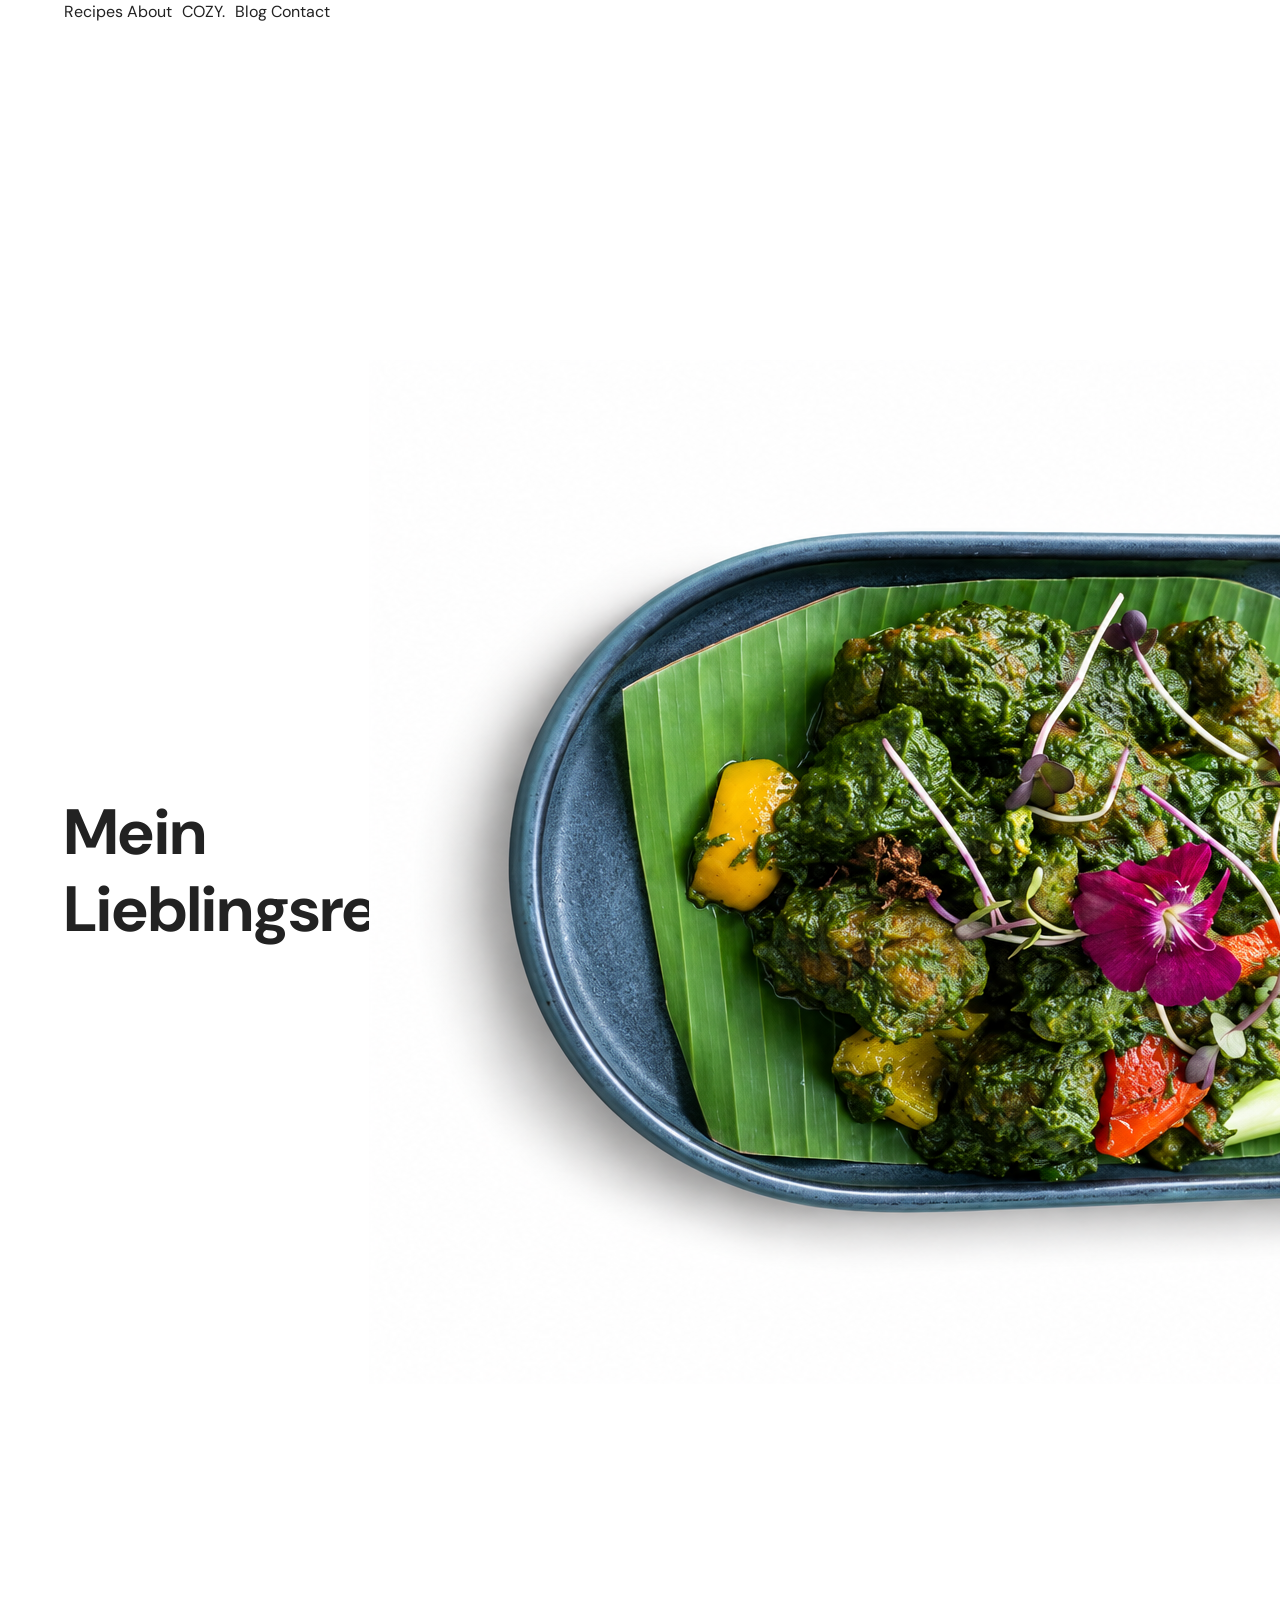
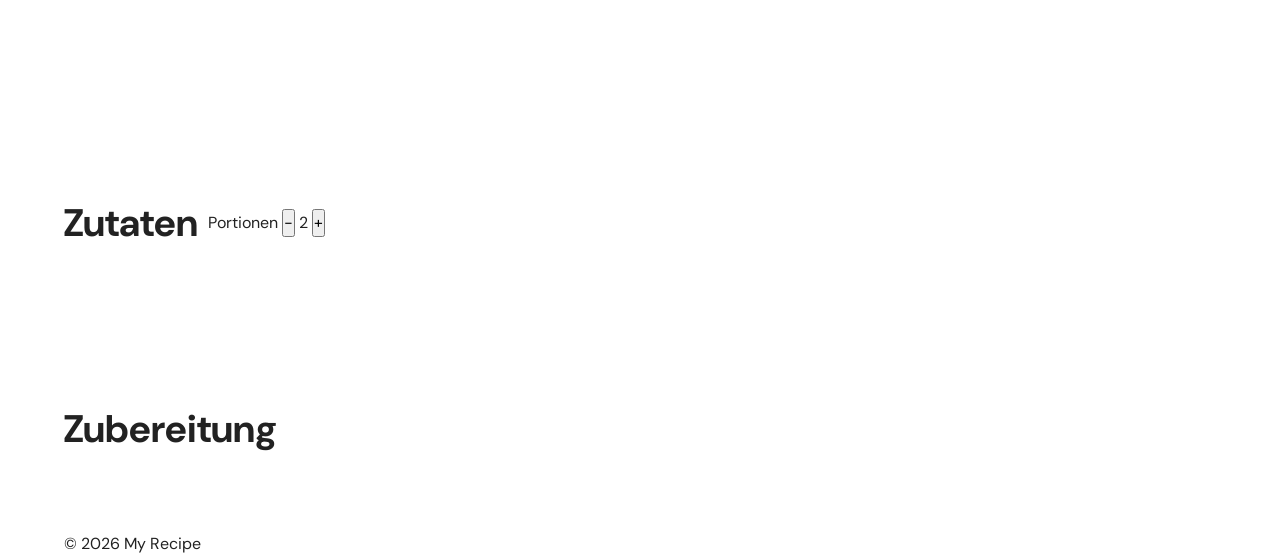
==== index-main.html @ d6c53021 "Push" ====
<!DOCTYPE html>
<html lang="de">

<head>
    <!-- Basic Meta -->
    <meta charset="UTF-8">
    <meta name="viewport" content="width=device-width, initial-scale=1.0">
    <meta name="description" content="Ein leckeres Rezept zum Nachkochen.">

    <title>Mein Rezept</title>

    <!-- Google Fonts -->
    <link rel="preconnect" href="https://fonts.googleapis.com">
    <link rel="preconnect" href="https://fonts.gstatic.com" crossorigin>
    <link href="https://fonts.googleapis.com/css2?family=DM+Sans:wght@400;500;600;700&display=swap" rel="stylesheet">

    <!-- CSS -->
    <link rel="stylesheet" href="css/style.css">

    <!-- JavaScript -->
    <script src="js/rezept.js" defer></script>
    <script src="js/script.js" defer></script>
</head>

<body>

    <!-- Header -->
    <header class="header">
        <div class="container">
             <nav class="nav-left">
            <a href="#recipes">Recipes</a>
            <a href="#about">About</a>
        </nav>

        <a href="#" class="logo">COZY.</a>

        <nav class="nav-right">
            <a href="#blog">Blog</a>
            <a href="#contact">Contact</a>
        </nav>
        </div>
    </header>

    <main>

        <!-- Hero -->
        <section class="hero">
            <div class="container">
                <h1 class="hero__title">Mein Lieblingsrezept</h1>
                <p class="hero__description">
                    Eine kurze Beschreibung des Gerichts.
                </p>

                <img
                    src="image/Gourme.png"
                    alt="Bild des Gerichts"
                    class="food__image"
                >
            </div>
        </section>

        <!-- Ingredients -->
        <section class="ingredients" id="ingredients">
            <div class="container">

                <h2>Zutaten</h2>

                <!-- Portion Calculator -->
                <div class="portion-calculator">
                    <span>Portionen</span>

                    <button type="button" id="portion-minus" aria-label="Portionen reduzieren">−</button>
                    <output id="portion-count" aria-live="polite">2</output>
                    <button type="button" id="portion-plus" aria-label="Portionen erhöhen">+</button>
                </div>

                <!-- Ingredient Checklist -->
                <ul class="ingredients__list" id="ingredients-list">
                    <!-- Wird mit JavaScript gefüllt -->
                </ul>

            </div>
        </section>

        <!-- Preparation -->
        <section class="preparation" id="preparation">
            <div class="container">

                <h2>Zubereitung</h2>

                <ol class="preparation__steps" id="preparation-steps">
                    <!-- Wird mit JavaScript gefüllt -->
                </ol>

            </div>
        </section>

    </main>

    <!-- Footer -->
    <footer class="footer">
        <div class="container">
            <p>© 2026 My Recipe</p>
        </div>
    </footer>

</body>
</html>
---- css/style.css ----
/* ==============================
   1. CSS RESET
============================== */

*,
*::before,
*::after {
    box-sizing: border-box;
}

* {
    margin: 0;
    padding: 0;
}

html {
    scroll-behavior: smooth;
}

body {
    min-height: 100vh;
    line-height: 1.5;
    -webkit-font-smoothing: antialiased;
}

img,
picture,
video,
svg {
    display: block;
    max-width: 100%;
}

button,
input,
textarea,
select {
    font: inherit;
}

button {
    cursor: pointer;
}

a {
    color: inherit;
    text-decoration: none;
}

ul,
ol {
    list-style: none;
}

/* ==============================
   2. DESIGN TOKENS
============================== */

:root {
    /* Colors */
    --color-primary: #d65a31;
    --color-background: #ffffff;
    --color-text: #222222;
    --color-muted: #777777;

    /* Typography */
    --font-primary: "DM Sans", sans-serif;

    /* Spacing */
    --space-xs: 8px;
    --space-sm: 16px;
    --space-md: 24px;
    --space-lg: 48px;
    --space-xl: 80px;

    /* Layout */
    --container-width: 1200px;

    /* Border Radius */
    --radius-sm: 8px;
    --radius-md: 16px;
    --radius-lg: 24px;
}

/* ==============================
   3. BASE STYLES
============================== */

body {
    font-family: var(--font-primary);
    color: var(--color-text);
    background-color: var(--color-background);
}

.container {
    width: min(100% - 40px, var(--container-width));
    margin-inline: auto;
}

section {
    padding-block: var(--space-xl);
}

h1,
h2,
h3 {
    line-height: 1.2;
}

h1 {
    font-size: clamp(36px, 5vw, 72px);
}

h2 {
    font-size: clamp(28px, 3vw, 48px);
}

button:focus-visible,
a:focus-visible,
input:focus-visible {
    outline: 2px solid var(--color-primary);
    outline-offset: 4px;
}

/* ==============================
   4. RESPONSIVE
============================== */

@media (max-width: 768px) {

    :root {
        --space-xl: 48px;
        --space-lg: 32px;
    }

    .container {
        width: min(100% - 32px, var(--container-width));
    }

}

@media (prefers-reduced-motion: reduce) {
    html {
        scroll-behavior: auto;
    }
}


.food__image{
    width: auto;
    height: auto;
    transform: rotate(90deg);
}
.header{
    width: 100%;
}

.container{
    width: 90%;
    max-width: 1400px;
    margin: 0 auto;
    display: flex;
    flex-direction: row;
    gap: 10px;
    align-items: center;
}
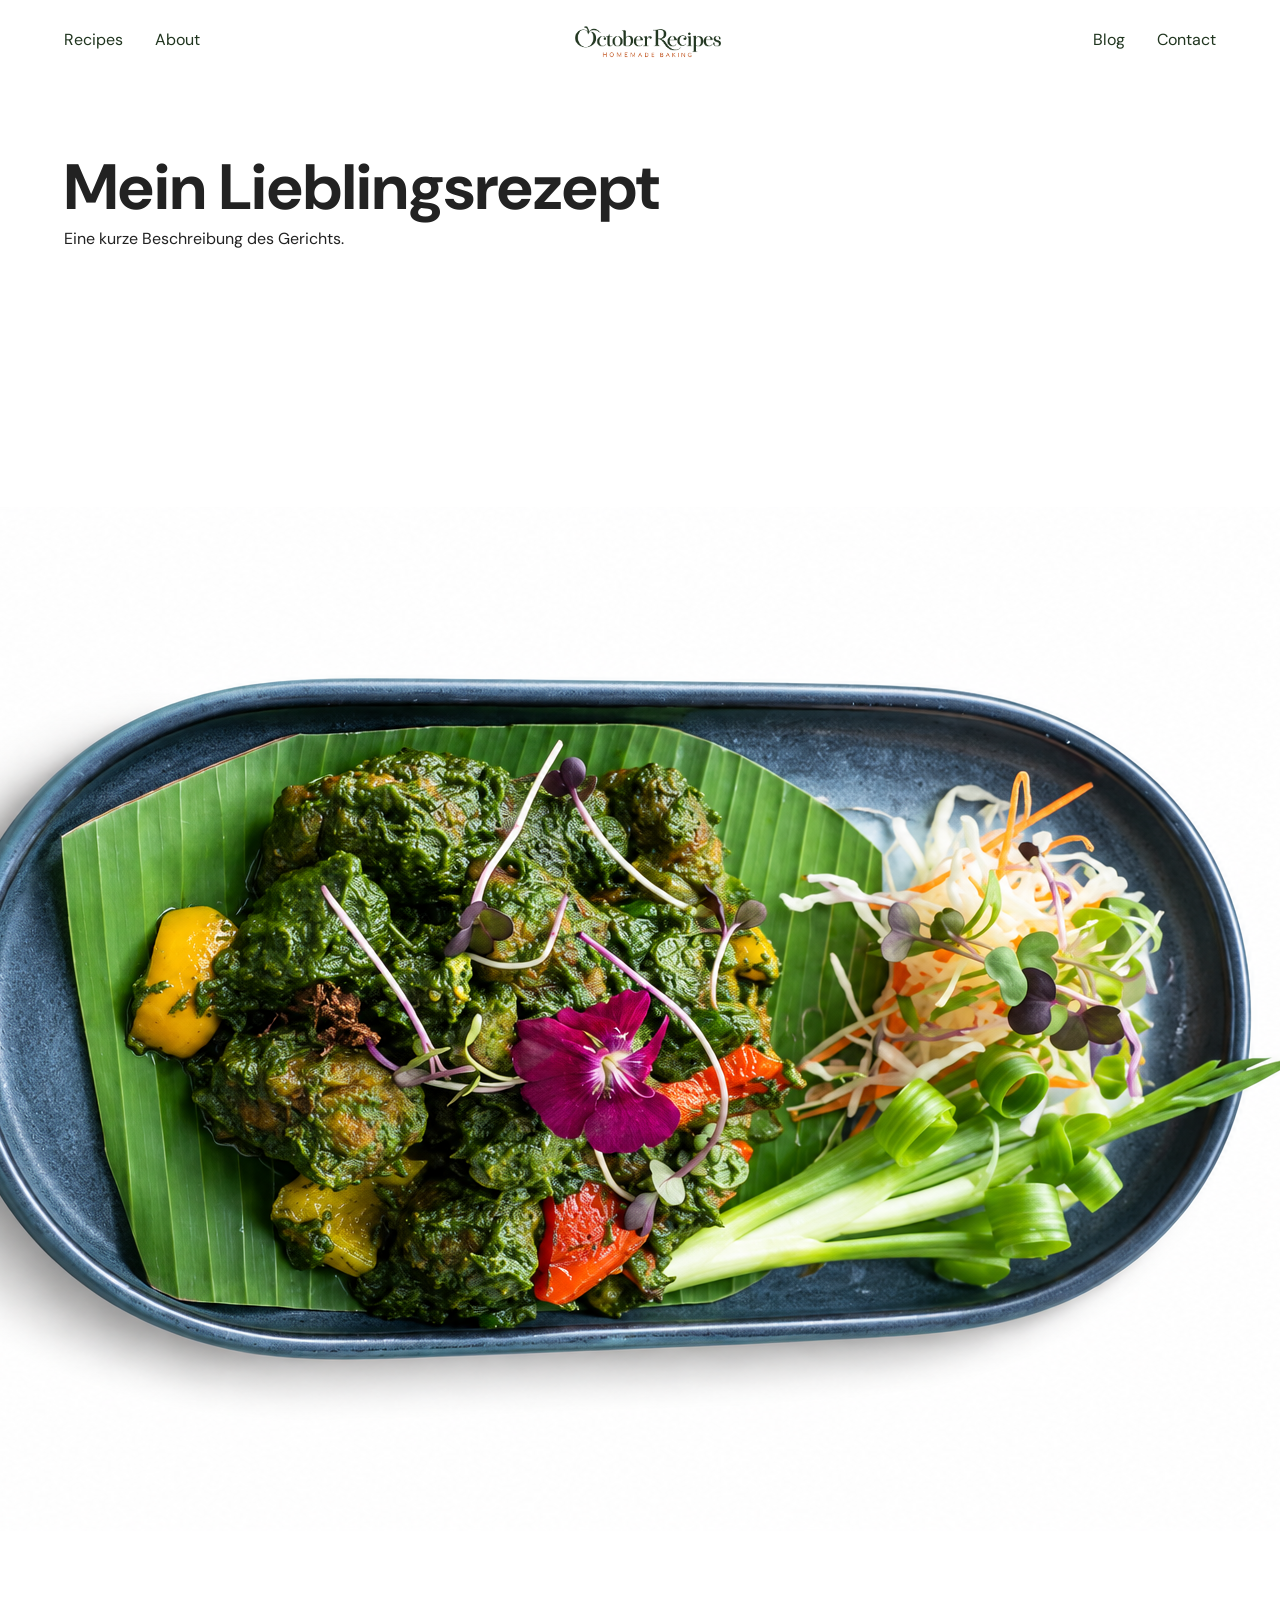
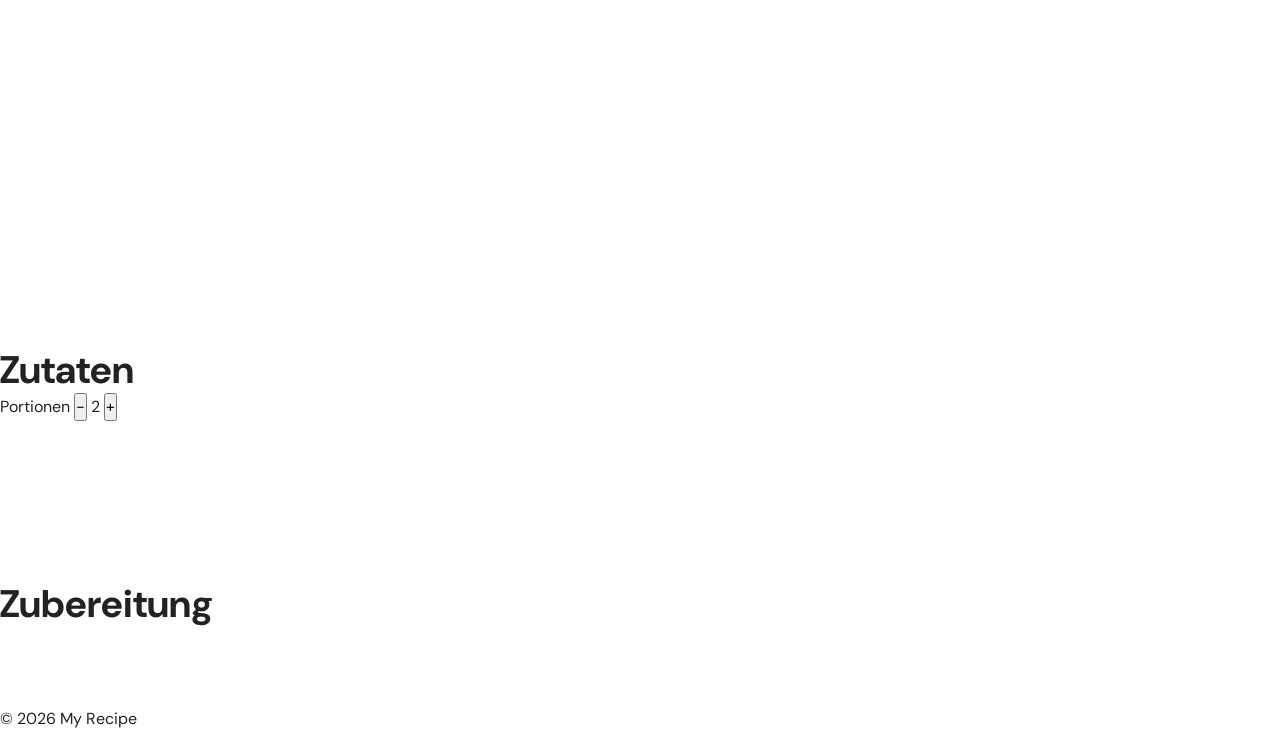
==== commit f01b613a: "Update October Recipes website" ====
--- a/index-main.html
+++ b/index-main.html
@@ -27,13 +27,13 @@
 
     <!-- Header -->
     <header class="header">
-        <div class="container">
+        <div class="container_header">
              <nav class="nav-left">
             <a href="#recipes">Recipes</a>
             <a href="#about">About</a>
         </nav>
 
-        <a href="#" class="logo">COZY.</a>
+        <img src="assets/logo.png" alt="logo" class="logo">
 
         <nav class="nav-right">
             <a href="#blog">Blog</a>
--- a/css/style.css
+++ b/css/style.css
@@ -88,15 +88,16 @@
 ============================== */
 
 body {
+    
     font-family: var(--font-primary);
     color: var(--color-text);
     background-color: var(--color-background);
 }
 
-.container {
+/* .container {
     width: min(100% - 40px, var(--container-width));
     margin-inline: auto;
-}
+}*/
 
 section {
     padding-block: var(--space-xl);
@@ -145,7 +146,10 @@
         scroll-behavior: auto;
     }
 }
-
+.hero{
+    width: 90%;
+    margin: 0 auto;
+}
 
 .food__image{
     width: auto;
@@ -153,15 +157,40 @@
     transform: rotate(90deg);
 }
 .header{
+    display: flex;
+    grid-template-columns: 1fr auto 1fr;
+    align-items: center;
     width: 100%;
 }
 
-.container{
+.container_header{
+    color: #20351f;
     width: 90%;
-    max-width: 1400px;
+    /* max-width: 1400px; */
     margin: 0 auto;
+    padding-top: 10px;
     display: flex;
-    flex-direction: row;
+    justify-content: space-between;  
     gap: 10px;
-    align-items: center;
-}+    align-items: center; 
+}
+.nav-right{
+    justify-content: flex-end;
+}
+.nav-left{
+    justify-content: flex-start;
+}
+.nav-left, .nav-right{
+    display: flex;
+    /* align-items: center; */
+    gap: 32px;
+}
+.logo{
+    
+    max-width: 180px;
+    height: auto;
+    /* заперет переноса */
+    /* white-space: nowrap; */
+    /* запрет на сжатие блока лого флексбоксом */
+    /* flex-shrink: 0; */
+}
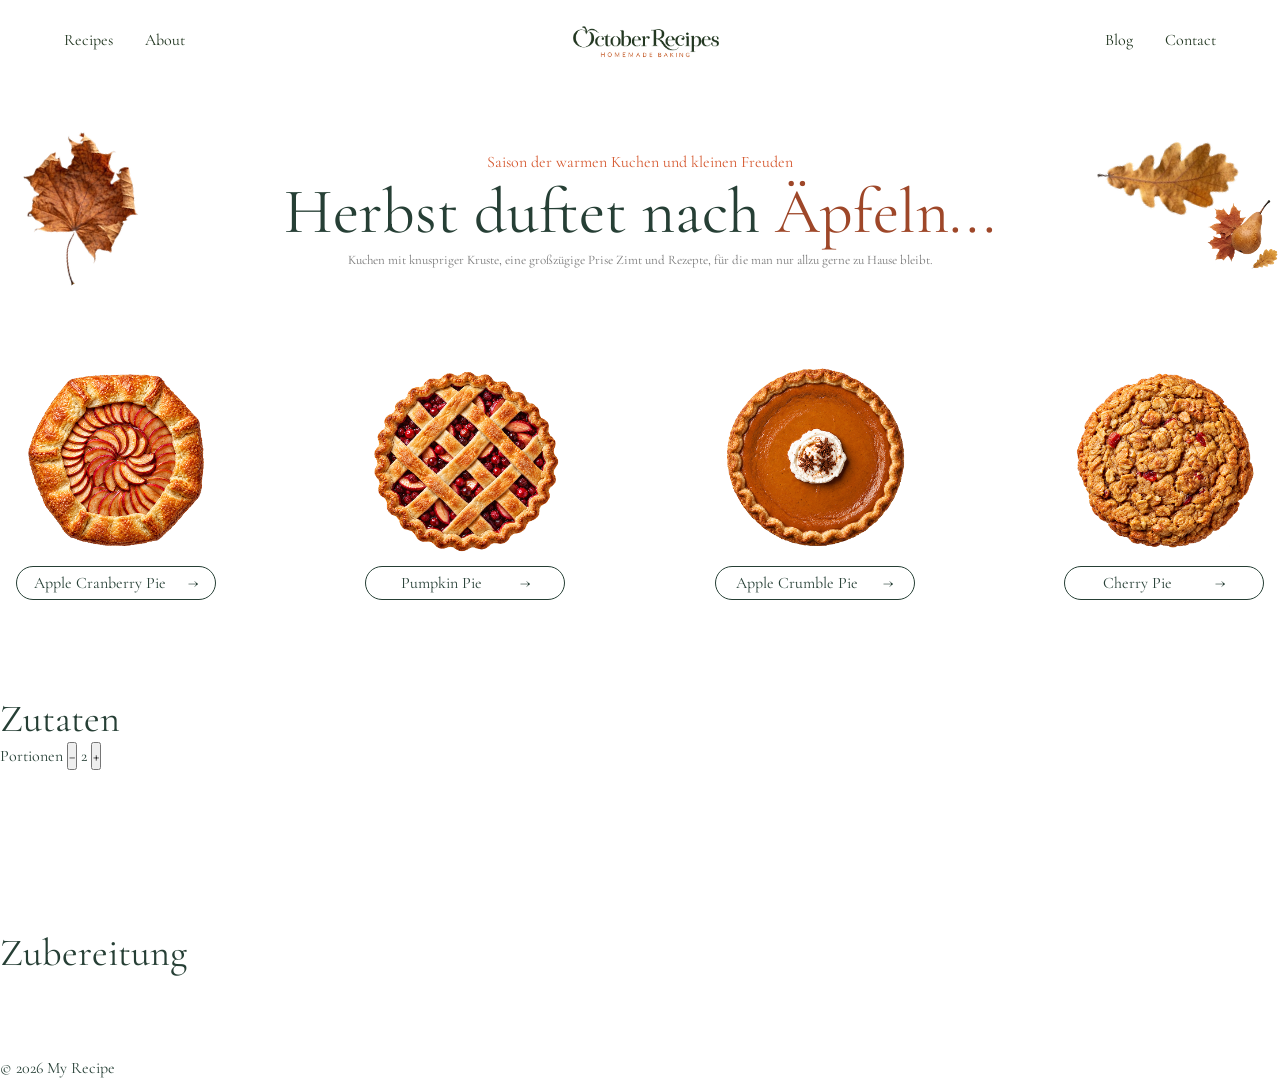
==== commit 9070c346: "Update website design" ====
--- a/index-main.html
+++ b/index-main.html
@@ -14,6 +14,9 @@
     <link rel="preconnect" href="https://fonts.googleapis.com">
     <link rel="preconnect" href="https://fonts.gstatic.com" crossorigin>
     <link href="https://fonts.googleapis.com/css2?family=DM+Sans:wght@400;500;600;700&display=swap" rel="stylesheet">
+    <link rel="preconnect" href="https://fonts.googleapis.com">
+    <link rel="preconnect" href="https://fonts.gstatic.com" crossorigin>
+    <link href="https://fonts.googleapis.com/css2?family=Cormorant+Garamond:wght@300;400;500;600;700&display=swap" rel="stylesheet">
 
     <!-- CSS -->
     <link rel="stylesheet" href="css/style.css">
@@ -43,21 +46,61 @@
     </header>
 
     <main>
-
+        <img src="assets/Осенние листья.png" class="decor leaf-left" alt="">
+        <img src="assets/Осенние листья (1).png" class="decor leaf-right" alt="">
+        <img src="assets/Листья и груша (3).png" class="decor pear-right" alt="">
         <!-- Hero -->
         <section class="hero">
             <div class="container">
-                <h1 class="hero__title">Mein Lieblingsrezept</h1>
                 <p class="hero__description">
-                    Eine kurze Beschreibung des Gerichts.
+                    Saison der warmen Kuchen und kleinen Freuden
                 </p>
-
-                <img
+                <h1 class="hero__title"> Herbst duftet nach <span style="color: #9E4729;"> Äpfeln...</span></h1>
+                <p class="hero__description1">
+                    Kuchen mit knuspriger Kruste, eine großzügige Prise Zimt
+und Rezepte, für die man nur allzu gerne zu Hause bleibt.
+                </p>
+                <!-- <img
                     src="image/Gourme.png"
                     alt="Bild des Gerichts"
                     class="food__image"
-                >
+                > -->
             </div>
+        </section>
+        <section class="products_slider">
+
+            <ul class="products-list">
+
+                <li class="product-item">
+                    <img src="assets/Зображення ChatGPT 13 жовт. 2026 р., 12_17_13-1 1.png" alt="Apple Cranberry Pie">
+                    <a href="#" class="product-btn">
+                        Apple Cranberry Pie <span>→</span>
+                    </a>
+                </li>
+
+                <li class="product-item">
+                    <img src="assets/Зображення ChatGPT 13 жовт. 2026 р., 12_17_14-2 1.png" alt="Pumpkin Pie">
+                    <a href="#" class="product-btn">
+                        Pumpkin Pie <span>→</span>
+                    </a>
+                </li>
+
+                <li class="product-item">
+                    <img src="assets/Зображення ChatGPT 13 жовт. 2026 р., 12_17_16-3 1.png" alt="Apple Crumble Pie">
+                    <a href="#" class="product-btn">
+                        Apple Crumble Pie <span>→</span>
+                    </a>
+                </li>
+
+                <li class="product-item">
+                    <img src="assets/Зображення ChatGPT 13 жовт. 2026 р., 12_17_16-4 1.png" alt="Cherry Pie">
+                    <a href="#" class="product-btn">
+                        Cherry Pie <span>→</span>
+                    </a>
+                </li>
+
+            </ul>
+
         </section>
 
         <!-- Ingredients -->
--- a/css/style.css
+++ b/css/style.css
@@ -61,11 +61,12 @@
     /* Colors */
     --color-primary: #d65a31;
     --color-background: #ffffff;
-    --color-text: #222222;
+    --color-text: #263F35;
     --color-muted: #777777;
 
     /* Typography */
-    --font-primary: "DM Sans", sans-serif;
+    --font-primary: 'Cormorant Garamond', serif;
+    
 
     /* Spacing */
     --space-xs: 8px;
@@ -107,6 +108,8 @@
 h2,
 h3 {
     line-height: 1.2;
+    font-family: var(--font-primary);
+    font-weight: 400;
 }
 
 h1 {
@@ -194,3 +197,88 @@
     /* запрет на сжатие блока лого флексбоксом */
     /* flex-shrink: 0; */
 }
+.hero__description{
+    font-family: var(--font-primary);
+    font-weight: 400;
+    color: var(--color-primary);
+}
+.hero__description1{
+    font-family: var(--font-primary);
+    font-weight: 400;
+    font-size: small;
+    color: var(--color-muted);
+}
+.hero_title h1{
+    font-size:x-large;
+}
+.hero{
+    text-align: center;
+    position: relative;
+}
+
+
+.products_slider{
+    padding: 1px; 
+    overflow: hidden;
+    
+}
+.products-list img {
+  width: 200px;          
+  height: 200px;        
+  object-fit: contain;   
+  object-position: center; 
+  border-radius: 0;
+  padding-bottom: 10px;
+}
+.products-list img:hover {
+  transform: scale(1.05);    
+}      
+.products-list{
+    display: flex;
+    overflow-x: auto;
+    justify-content: space-between;
+}
+.product-item{
+    margin: 15px;
+}
+.product-btn{
+    display: flex;
+    justify-content: space-evenly;
+    align-items: center;
+    gap: 12px;
+
+    padding: 4px 8px;
+    border: 1px solid var(--color-text);
+    border-radius: 30px;
+    color: var(--color-text);
+    background: transparent;
+    text-decoration: none;
+}
+.product-btn:hover {
+
+  background: var(--color-text);
+  color: white;
+}
+.decor {
+  position: absolute;
+  z-index: 1;
+  height: auto;
+  pointer-events: none;
+}
+.leaf-right{
+    width: 160px;
+    top: 100px;
+    right: 30px;
+    transform: rotate(20deg);
+}
+.leaf-left{
+    width: 140px;
+    top: 120px;
+    left: 20px;
+    transform: rotate(-15deg);
+}
+.pear-right {
+  width: 110px;
+  top: 160px;
+  right: -20px;
+}
